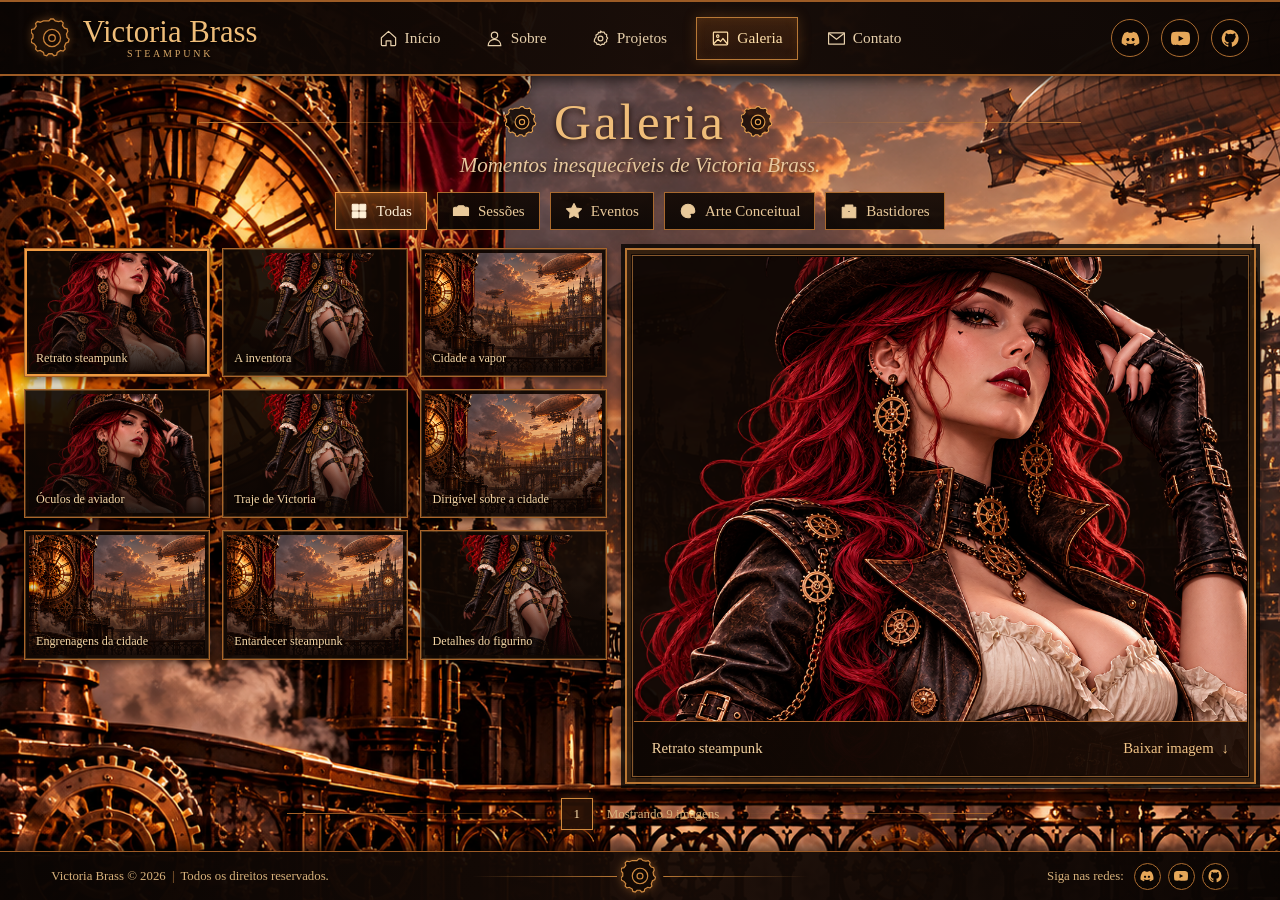
==== galeria.html @ 1097a879 "Adicionando a galeria" ====
<!DOCTYPE html>
<html lang="pt-BR">
<head>
    <meta charset="UTF-8">
    <meta name="viewport" content="width=device-width, initial-scale=1.0">
    <meta name="theme-color" content="#100804">
    <link rel="stylesheet" href="inicio.css">
    <link rel="stylesheet" href="galeria.css">
    <title>Galeria | Victoria Brass</title>
</head>
<body class="gallery-page">
    <header id="inicio" class="site-header">
        <a class="brand" href="inicio.html#inicio" aria-label="Victoria Brass - início">
            <svg class="brand__mark" viewBox="0 0 64 64" aria-hidden="true">
                <path d="m27 6 3-3h4l3 3 5 1 4-1 3 3-1 4 3 4 4 1 1 4-2 4 1 5 3 3-1 4-4 2-2 5 1 4-3 3-4-1-5 3-1 4-4 1-3-3h-5l-3 3-4-1-1-4-5-3-4 1-3-3 1-4-3-4-4-2-1-4 3-3v-5l-3-4 1-4 4-1 3-4-1-4 3-3 4 1 5-2Z"/>
                <circle cx="32" cy="32" r="13"/>
                <circle cx="32" cy="32" r="5"/>
            </svg>
            <span class="brand__title">Victoria Brass</span>
            <span class="brand__subtitle">STEAMPUNK</span>
        </a>

        <nav class="main-nav" aria-label="Navegação principal">
            <a class="main-nav__link" href="inicio.html#inicio">
                <svg viewBox="0 0 24 24" aria-hidden="true"><path d="m3 11 9-8 9 8v9a1 1 0 0 1-1 1h-5v-6H9v6H4a1 1 0 0 1-1-1z"/></svg>
                <span>Início</span>
            </a>
            <a class="main-nav__link" href="inicio.html#sobre">
                <svg viewBox="0 0 24 24" aria-hidden="true"><circle cx="12" cy="8" r="4"/><path d="M4 21a8 8 0 0 1 16 0z"/></svg>
                <span>Sobre</span>
            </a>
            <a class="main-nav__link" href="inicio.html#projetos">
                <svg viewBox="0 0 24 24" aria-hidden="true"><path d="M12 2.5 14 4l2.5-.2 1 2.3 2.3 1-.2 2.5 1.5 2-1.5 2 .2 2.5-2.3 1-1 2.3-2.5-.2-2 1.5-2-1.5-2.5.2-1-2.3-2.3-1 .2-2.5L5 12l1.5-2-.2-2.5 2.3-1 1-2.3 2.4.3z"/><circle cx="12" cy="12" r="3"/></svg>
                <span>Projetos</span>
            </a>
            <a class="main-nav__link is-active" href="galeria.html" aria-current="page">
                <svg viewBox="0 0 24 24" aria-hidden="true"><rect x="3" y="4" width="18" height="16" rx="1"/><circle cx="8.5" cy="9" r="1.5"/><path d="m4 18 5-5 3 3 3-4 5 6"/></svg>
                <span>Galeria</span>
            </a>
            <a class="main-nav__link" href="inicio.html#contato">
                <svg viewBox="0 0 24 24" aria-hidden="true"><path d="M2 5h20v14H2z"/><path d="m3 6 9 7 9-7"/></svg>
                <span>Contato</span>
            </a>
        </nav>

        <nav class="social-links" aria-label="Redes sociais">
            <a href="https://discord.com/" target="_blank" rel="noopener noreferrer" aria-label="Discord">
                <svg viewBox="0 0 24 24" aria-hidden="true"><path d="M19.7 5.1a19 19 0 0 0-4.7-1.5l-.6 1.2a17.5 17.5 0 0 0-4.8 0L9 3.6a19 19 0 0 0-4.7 1.5C1.3 9.5.5 13.8.9 18a19 19 0 0 0 5.8 3l1.2-2a12 12 0 0 1-1.9-.9l.5-.4a13.6 13.6 0 0 0 11 0l.5.4a12 12 0 0 1-1.9.9l1.2 2a19 19 0 0 0 5.8-3c.5-4.9-.8-9.2-3.4-12.9ZM8.7 15.4c-1.1 0-2-.9-2-2s.9-2 2-2 2 .9 2 2-.9 2-2 2Zm6.6 0c-1.1 0-2-.9-2-2s.9-2 2-2 2 .9 2 2-.9 2-2 2Z"/></svg>
            </a>
            <a href="https://www.youtube.com/" target="_blank" rel="noopener noreferrer" aria-label="YouTube">
                <svg viewBox="0 0 24 24" aria-hidden="true"><path d="M23.5 6.2a3 3 0 0 0-2.1-2.1C19.5 3.6 12 3.6 12 3.6s-7.5 0-9.4.5A3 3 0 0 0 .5 6.2 31 31 0 0 0 0 12a31 31 0 0 0 .5 5.8 3 3 0 0 0 2.1 2.1c1.9.5 9.4.5 9.4.5s7.5 0 9.4-.5a3 3 0 0 0 2.1-2.1A31 31 0 0 0 24 12a31 31 0 0 0-.5-5.8ZM9.6 15.6V8.4l6.3 3.6-6.3 3.6Z"/></svg>
            </a>
            <a href="https://github.com/joseyty" target="_blank" rel="noopener noreferrer" aria-label="GitHub">
                <svg viewBox="0 0 24 24" aria-hidden="true"><path d="M12 .9a11.1 11.1 0 0 0-3.51 21.63c.56.1.76-.24.76-.54v-2.1c-3.1.67-3.76-1.32-3.76-1.32-.5-1.28-1.23-1.62-1.23-1.62-1.01-.69.08-.68.08-.68 1.12.08 1.71 1.15 1.71 1.15 1 1.71 2.62 1.22 3.26.93.1-.72.39-1.22.71-1.5-2.48-.28-5.09-1.24-5.09-5.53 0-1.22.44-2.21 1.15-2.99-.12-.28-.5-1.42.11-2.95 0 0 .94-.3 3.05 1.14a10.6 10.6 0 0 1 5.55 0c2.11-1.44 3.04-1.14 3.04-1.14.61 1.53.23 2.67.11 2.95.72.78 1.15 1.77.11 2.99-2.61 5.25-2.61 5.25-5.1 5.52.4.35.76 1.03.76 2.08v3.07c0 .3.2.65.77.54A11.1 11.1 0 0 0 12 .9Z"/></svg>
            </a>
        </nav>
    </header>

    <main class="gallery-main" aria-labelledby="gallery-title">
        <div class="gallery-heading">
            <span class="gallery-heading__rule" aria-hidden="true"></span>
            <svg class="gallery-heading__gear" viewBox="0 0 64 64" aria-hidden="true">
                <path d="m27 6 3-3h4l3 3 5 1 4-1 3 3-1 4 3 4 4 1 1 4-2 4 1 5 3 3-1 4-4 2-2 5 1 4-3 3-4-1-5 3-1 4-4 1-3-3h-5l-3 3-4-1-1-4-5-3-4 1-3-3 1-4-3-4-4-2-1-4 3-3v-5l-3-4 1-4 4-1 3-4-1-4 3-3 4 1 5-2Z"/>
                <circle cx="32" cy="32" r="13"/>
                <circle cx="32" cy="32" r="5"/>
            </svg>
            <h1 id="gallery-title">Galeria</h1>
            <svg class="gallery-heading__gear" viewBox="0 0 64 64" aria-hidden="true">
                <path d="m27 6 3-3h4l3 3 5 1 4-1 3 3-1 4 3 4 4 1 1 4-2 4 1 5 3 3-1 4-4 2-2 5 1 4-3 3-4-1-5 3-1 4-4 1-3-3h-5l-3 3-4-1-1-4-5-3-4 1-3-3 1-4-3-4-4-2-1-4 3-3v-5l-3-4 1-4 4-1 3-4-1-4 3-3 4 1 5-2Z"/>
                <circle cx="32" cy="32" r="13"/>
                <circle cx="32" cy="32" r="5"/>
            </svg>
            <span class="gallery-heading__rule" aria-hidden="true"></span>
        </div>
        <p class="gallery-intro">Momentos inesquecíveis de Victoria Brass.</p>

        <input class="gallery-state" type="radio" name="gallery-filter" id="filter-all" checked aria-label="Todas as imagens">
        <input class="gallery-state" type="radio" name="gallery-filter" id="filter-sessions" aria-label="Sessões">
        <input class="gallery-state" type="radio" name="gallery-filter" id="filter-events" aria-label="Eventos">
        <input class="gallery-state" type="radio" name="gallery-filter" id="filter-concepts" aria-label="Arte conceitual">
        <input class="gallery-state" type="radio" name="gallery-filter" id="filter-backstage" aria-label="Bastidores">

        <input class="gallery-state" type="radio" name="gallery-image" id="image-portrait" checked aria-label="Retrato steampunk">
        <input class="gallery-state" type="radio" name="gallery-image" id="image-inventor" aria-label="A inventora">
        <input class="gallery-state" type="radio" name="gallery-image" id="image-city" aria-label="Cidade a vapor">
        <input class="gallery-state" type="radio" name="gallery-image" id="image-goggles" aria-label="Óculos de aviador">
        <input class="gallery-state" type="radio" name="gallery-image" id="image-outfit" aria-label="Traje de Victoria">
        <input class="gallery-state" type="radio" name="gallery-image" id="image-airship" aria-label="Dirigível sobre a cidade">
        <input class="gallery-state" type="radio" name="gallery-image" id="image-gears" aria-label="Engrenagens da cidade">
        <input class="gallery-state" type="radio" name="gallery-image" id="image-sunset" aria-label="Entardecer steampunk">
        <input class="gallery-state" type="radio" name="gallery-image" id="image-costume" aria-label="Detalhes do figurino">

        <div class="gallery-filters" role="group" aria-label="Filtrar imagens">
            <label class="gallery-filter gallery-filter--all" for="filter-all">
                <svg viewBox="0 0 24 24" aria-hidden="true"><rect x="3" y="3" width="8" height="8" rx="1"/><rect x="13" y="3" width="8" height="8" rx="1"/><rect x="3" y="13" width="8" height="8" rx="1"/><rect x="13" y="13" width="8" height="8" rx="1"/></svg>
                Todas
            </label>
            <label class="gallery-filter gallery-filter--sessions" for="filter-sessions">
                <svg viewBox="0 0 24 24" aria-hidden="true"><path d="M4 7h3l2-2h6l2 2h3a2 2 0 0 1 2 2v9H2V9a2 2 0 0 1 2-2Z"/><circle cx="12" cy="12" r="3"/></svg>
                Sessões
            </label>
            <label class="gallery-filter gallery-filter--events" for="filter-events">
                <svg viewBox="0 0 24 24" aria-hidden="true"><path d="m12 2 3 6 7 1-5 5 1 7-6-3-6 3 1-7-5-5 7-1z"/></svg>
                Eventos
            </label>
            <label class="gallery-filter gallery-filter--concepts" for="filter-concepts">
                <svg viewBox="0 0 24 24" aria-hidden="true"><path d="M12 3a9 9 0 1 0 0 18h1.5a2 2 0 0 0 1.4-3.4 1.5 1.5 0 0 1 1.1-2.6H18a3 3 0 0 0 3-3c0-5-4-9-9-9Z"/><circle cx="7.5" cy="11" r="1"/><circle cx="10" cy="7.5" r="1"/><circle cx="15" cy="8" r="1"/></svg>
                Arte Conceitual
            </label>
            <label class="gallery-filter gallery-filter--backstage" for="filter-backstage">
                <svg viewBox="0 0 24 24" aria-hidden="true"><path d="M3 7h18v14H3zM7 7V4h10v3M3 12h18M10 12v2h4v-2"/></svg>
                Bastidores
            </label>
        </div>

        <section class="gallery-layout" aria-label="Imagens da galeria">
            <div class="gallery-grid">
                <figure class="gallery-thumb" data-category="sessions">
                    <label for="image-portrait" aria-label="Ver retrato steampunk">
                        <img src="img/Victoria-cross.png" alt="Retrato de Victoria Brass com chapéu e óculos steampunk">
                        <span>Retrato steampunk</span>
                    </label>
                </figure>
                <figure class="gallery-thumb" data-category="sessions">
                    <label for="image-inventor" aria-label="Ver a inventora">
                        <img class="gallery-thumb__full" src="img/victoria-cross2k.png" alt="Victoria Brass em seu traje completo">
                        <span>A inventora</span>
                    </label>
                </figure>
                <figure class="gallery-thumb" data-category="events">
                    <label for="image-city" aria-label="Ver cidade a vapor">
                        <img src="img/backgroundpunk.png" alt="Cidade steampunk ao entardecer">
                        <span>Cidade a vapor</span>
                    </label>
                </figure>
                <figure class="gallery-thumb" data-category="concepts">
                    <label for="image-goggles" aria-label="Ver óculos de aviador">
                        <img class="gallery-thumb__goggles" src="img/Victoria-cross.png" alt="Detalhe do chapéu e dos óculos de Victoria">
                        <span>Óculos de aviador</span>
                    </label>
                </figure>
                <figure class="gallery-thumb" data-category="concepts">
                    <label for="image-outfit" aria-label="Ver traje de Victoria">
                        <img class="gallery-thumb__outfit" src="img/victoria-cross2k.png" alt="Detalhes do traje steampunk de Victoria">
                        <span>Traje de Victoria</span>
                    </label>
                </figure>
                <figure class="gallery-thumb" data-category="events">
                    <label for="image-airship" aria-label="Ver dirigível sobre a cidade">
                        <img class="gallery-thumb__airship" src="img/backgroundpunk.png" alt="Dirigível cruzando o céu da cidade">
                        <span>Dirigível sobre a cidade</span>
                    </label>
                </figure>
                <figure class="gallery-thumb" data-category="backstage">
                    <label for="image-gears" aria-label="Ver engrenagens da cidade">
                        <img class="gallery-thumb__gears" src="img/backgroundpunk.png" alt="Engrenagens de uma máquina steampunk">
                        <span>Engrenagens da cidade</span>
                    </label>
                </figure>
                <figure class="gallery-thumb" data-category="backstage">
                    <label for="image-sunset" aria-label="Ver entardecer steampunk">
                        <img class="gallery-thumb__sunset" src="img/backgroundpunk.png" alt="Pôr do sol atrás dos edifícios steampunk">
                        <span>Entardecer steampunk</span>
                    </label>
                </figure>
                <figure class="gallery-thumb" data-category="sessions">
                    <label for="image-costume" aria-label="Ver detalhes do figurino">
                        <img class="gallery-thumb__costume" src="img/victoria-cross2k.png" alt="Detalhes do figurino e das engrenagens de Victoria">
                        <span>Detalhes do figurino</span>
                    </label>
                </figure>
            </div>

            <div class="gallery-viewer" aria-label="Imagem selecionada">
                <figure class="gallery-slide gallery-slide--portrait">
                    <img src="img/Victoria-cross.png" alt="Retrato steampunk de Victoria Brass">
                    <figcaption><span>Retrato steampunk</span><a href="img/Victoria-cross.png" download>Baixar imagem <span aria-hidden="true">↓</span></a></figcaption>
                </figure>
                <figure class="gallery-slide gallery-slide--inventor">
                    <img src="img/victoria-cross2k.png" alt="Victoria Brass em seu traje completo">
                    <figcaption><span>A inventora</span><a href="img/victoria-cross2k.png" download>Baixar imagem <span aria-hidden="true">↓</span></a></figcaption>
                </figure>
                <figure class="gallery-slide gallery-slide--city">
                    <img src="img/backgroundpunk.png" alt="Cidade steampunk ao entardecer">
                    <figcaption><span>Cidade a vapor</span><a href="img/backgroundpunk.png" download>Baixar imagem <span aria-hidden="true">↓</span></a></figcaption>
                </figure>
                <figure class="gallery-slide gallery-slide--goggles">
                    <img class="gallery-slide__goggles" src="img/Victoria-cross.png" alt="Chapéu e óculos de aviador de Victoria">
                    <figcaption><span>Óculos de aviador</span><a href="img/Victoria-cross.png" download>Baixar imagem <span aria-hidden="true">↓</span></a></figcaption>
                </figure>
                <figure class="gallery-slide gallery-slide--outfit">
                    <img class="gallery-slide__outfit" src="img/victoria-cross2k.png" alt="Detalhe do traje steampunk de Victoria">
                    <figcaption><span>Traje de Victoria</span><a href="img/victoria-cross2k.png" download>Baixar imagem <span aria-hidden="true">↓</span></a></figcaption>
                </figure>
                <figure class="gallery-slide gallery-slide--airship">
                    <img class="gallery-slide__airship" src="img/backgroundpunk.png" alt="Dirigível sobre a cidade">
                    <figcaption><span>Dirigível sobre a cidade</span><a href="img/backgroundpunk.png" download>Baixar imagem <span aria-hidden="true">↓</span></a></figcaption>
                </figure>
                <figure class="gallery-slide gallery-slide--gears">
                    <img class="gallery-slide__gears" src="img/backgroundpunk.png" alt="Engrenagens da cidade">
                    <figcaption><span>Engrenagens da cidade</span><a href="img/backgroundpunk.png" download>Baixar imagem <span aria-hidden="true">↓</span></a></figcaption>
                </figure>
                <figure class="gallery-slide gallery-slide--sunset">
                    <img class="gallery-slide__sunset" src="img/backgroundpunk.png" alt="Entardecer steampunk">
                    <figcaption><span>Entardecer steampunk</span><a href="img/backgroundpunk.png" download>Baixar imagem <span aria-hidden="true">↓</span></a></figcaption>
                </figure>
                <figure class="gallery-slide gallery-slide--costume">
                    <img class="gallery-slide__costume" src="img/victoria-cross2k.png" alt="Detalhes do figurino de Victoria">
                    <figcaption><span>Detalhes do figurino</span><a href="img/victoria-cross2k.png" download>Baixar imagem <span aria-hidden="true">↓</span></a></figcaption>
                </figure>
            </div>
        </section>

        <nav class="gallery-pagination" aria-label="Paginação da galeria">
            <span class="gallery-pagination__rule" aria-hidden="true"></span>
            <span class="gallery-pagination__current" aria-current="page">1</span>
            <span class="gallery-pagination__count">Mostrando 9 imagens</span>
            <span class="gallery-pagination__rule" aria-hidden="true"></span>
        </nav>
    </main>

    <footer class="site-footer">
        <p class="site-footer__copyright">Victoria Brass © 2026 <span aria-hidden="true">|</span> Todos os direitos reservados.</p>
        <div class="site-footer__ornament" aria-hidden="true">
            <span></span>
            <svg viewBox="0 0 64 64">
                <path d="m27 6 3-3h4l3 3 5 1 4-1 3 3-1 4 3 4 4 1 1 4-2 4 1 5 3 3-1 4-4 2-2 5 1 4-3 3-4-1-5 3-1 4-4 1-3-3h-5l-3 3-4-1-1-4-5-3-4 1-3-3 1-4-3-4-4-2-1-4 3-3v-5l-3-4 1-4 4-1 3-4-1-4 3-3 4 1 5-2Z"/>
                <circle cx="32" cy="32" r="13"/>
                <circle cx="32" cy="32" r="5"/>
            </svg>
            <span></span>
        </div>
        <div class="site-footer__social">
            <span class="site-footer__social-label">Siga nas redes:</span>
            <nav class="site-footer__links" aria-label="Redes sociais no rodapé">
                <a href="https://discord.com/" target="_blank" rel="noopener noreferrer" aria-label="Discord"><svg viewBox="0 0 24 24" aria-hidden="true"><path d="M19.7 5.1a19 19 0 0 0-4.7-1.5l-.6 1.2a17.5 17.5 0 0 0-4.8 0L9 3.6a19 19 0 0 0-4.7 1.5C1.3 9.5.5 13.8.9 18a19 19 0 0 0 5.8 3l1.2-2a12 12 0 0 1-1.9-.9l.5-.4a13.6 13.6 0 0 0 11 0l.5.4a12 12 0 0 1-1.9.9l1.2 2a19 19 0 0 0 5.8-3c.5-4.9-.8-9.2-3.4-12.9ZM8.7 15.4c-1.1 0-2-.9-2-2s.9-2 2-2 2 .9 2 2-.9 2-2 2Zm6.6 0c-1.1 0-2-.9-2-2s.9-2 2-2 2 .9 2 2-.9 2-2 2Z"/></svg></a>
                <a href="https://www.youtube.com/" target="_blank" rel="noopener noreferrer" aria-label="YouTube"><svg viewBox="0 0 24 24" aria-hidden="true"><path d="M23.5 6.2a3 3 0 0 0-2.1-2.1C19.5 3.6 12 3.6 12 3.6s-7.5 0-9.4.5A3 3 0 0 0 .5 6.2 31 31 0 0 0 0 12a31 31 0 0 0 .5 5.8 3 3 0 0 0 2.1 2.1c1.9.5 9.4.5 9.4.5s7.5 0 9.4-.5a3 3 0 0 0 2.1-2.1A31 31 0 0 0 24 12a31 31 0 0 0-.5-5.8ZM9.6 15.6V8.4l6.3 3.6-6.3 3.6Z"/></svg></a>
                <a href="https://github.com/joseyty" target="_blank" rel="noopener noreferrer" aria-label="GitHub"><svg viewBox="0 0 24 24" aria-hidden="true"><path d="M12 .9a11.1 11.1 0 0 0-3.51 21.63c.56.1.76-.24.76-.54v-2.1c-3.1.67-3.76-1.32-3.76-1.32-.5-1.28-1.23-1.62-1.23-1.62-1.01-.69.08-.68.08-.68 1.12.08 1.71 1.15 1.71 1.15 1 1.71 2.62 1.22 3.26.93.1-.72.39-1.22.71-1.5-2.48-.28-5.09-1.24-5.09-5.53 0-1.22.44-2.21 1.15-2.99-.12-.28-.5-1.42.11-2.95 0 0 .94-.3 3.05 1.14a10.6 10.6 0 0 1 5.55 0c2.11-1.44 3.04-1.14 3.04-1.14.61 1.53.23 2.67.11 2.95.72.78 1.15 1.15 1.15 2.99 0 4.3-2.61 5.25-5.1 5.52.4.35.76 1.03.76 2.08v3.07c0 .3.2.65.77.54A11.1 11.1 0 0 0 12 .9Z"/></svg></a>
            </nav>
        </div>
    </footer>
</body>
</html>
---- inicio.css ----
@view-transition{
    navigation: auto;
}

::view-transition-old(root){
    animation: site-page-out 160ms ease-in both;
}

::view-transition-new(root){
    animation: site-page-in 240ms ease-out both;
}

@keyframes site-page-out{
    to{
        opacity: 0;
        transform: translateY(-6px);
    }
}

@keyframes site-page-in{
    from{
        opacity: 0;
        transform: translateY(8px);
    }
    to{
        opacity: 1;
        transform: translateY(0);
    }
}

@media (prefers-reduced-motion: reduce){
    ::view-transition-old(root),
    ::view-transition-new(root){
        animation: none;
    }
}

body{
    margin: 0;
    min-height: 100vh;
    background-image: url("img/backgroundpunk.png");
    background-repeat: no-repeat;
    background-size: cover;
    background-attachment: fixed;
    overflow-x: hidden;
}

header{
    position: relative;
    z-index: 3;
    display: grid;
    grid-template-columns: minmax(205px, 1fr) auto minmax(145px, 1fr);
    align-items: center;
    box-sizing: border-box;
    height: 76px;
    min-height: 76px;
    padding: 7px clamp(16px, 2.4vw, 36px);
    border-top: 2px solid #9c5b25;
    border-bottom: 2px solid #9c5b25;
    background:
        linear-gradient(90deg, rgba(10, 5, 3, 0.97), rgba(22, 11, 6, 0.96) 50%, rgba(10, 5, 3, 0.97));
    box-shadow: 0 3px 14px rgba(0, 0, 0, 0.7);
}

.brand{
    display: grid;
    grid-template-columns: 42px auto;
    grid-template-rows: auto auto;
    align-items: center;
    justify-self: start;
    column-gap: 10px;
    color: #eab46e;
    text-decoration: none;
}

.brand__mark{
    grid-row: 1 / 3;
    width: 42px;
    height: 42px;
    fill: rgba(17, 8, 4, 0.75);
    stroke: #c98239;
    stroke-width: 2;
    filter: drop-shadow(0 0 4px rgba(207, 123, 48, 0.45));
}

.brand__title{
    align-self: end;
    color: #efbd79;
    font-family: Georgia, "Times New Roman", serif;
    font-size: clamp(22px, 2.4vw, 32px);
    line-height: 1;
    text-shadow: 0 1px 5px #000;
}

.brand__subtitle{
    align-self: start;
    justify-self: center;
    color: #d7a665;
    font-family: Georgia, "Times New Roman", serif;
    font-size: 10px;
    letter-spacing: 0.28em;
}

.main-nav{
    display: flex;
    align-items: center;
    justify-content: center;
    gap: clamp(4px, 1vw, 16px);
}

.main-nav__link{
    display: inline-flex;
    align-items: center;
    gap: 7px;
    padding: 11px clamp(8px, 1.15vw, 16px);
    color: #e7d0ac;
    border: 1px solid transparent;
    font-family: Georgia, "Times New Roman", serif;
    font-size: clamp(14px, 1.2vw, 18px);
    text-decoration: none;
    white-space: nowrap;
    transition: color 0.2s ease, border-color 0.2s ease, background 0.2s ease, box-shadow 0.2s ease;
}

.main-nav__link svg{
    width: 19px;
    height: 19px;
    flex: 0 0 auto;
    fill: none;
    stroke: currentColor;
    stroke-linecap: round;
    stroke-linejoin: round;
    stroke-width: 1.5;
}

.main-nav__link:hover,
.main-nav__link:focus-visible,
.main-nav__link.is-active{
    color: #ffe0aa;
    border-color: #b87936;
    background: linear-gradient(180deg, rgba(133, 71, 25, 0.34), rgba(59, 28, 12, 0.4));
    box-shadow: 0 0 12px rgba(208, 125, 45, 0.25), inset 0 0 10px rgba(208, 125, 45, 0.12);
}

.social-links{
    display: flex;
    align-items: center;
    justify-self: end;
    gap: 12px;
}

.social-links a{
    display: grid;
    width: 36px;
    height: 36px;
    place-items: center;
    color: #e6a759;
    border: 1px solid #ad6d30;
    border-radius: 50%;
    background: rgba(10, 5, 3, 0.55);
    transition: color 0.2s ease, transform 0.2s ease, box-shadow 0.2s ease;
}

.social-links a:hover{
    color: #ffe0aa;
    box-shadow: 0 0 10px rgba(225, 146, 59, 0.5);
    transform: translateY(-2px);
}

.social-links svg{
    width: 19px;
    height: 19px;
    fill: currentColor;
}

.vic{
    position: fixed;
    z-index: 0;
    left: 0;
    bottom: 0;
    width: min(60vw, 780px);
    height: calc(100vh - 76px);
    overflow: hidden;
    pointer-events: none;
}

.Victoria{
    position: absolute;
    left: 0;
    top: 0;
    width: auto;
    height: 145%;
    max-width: none;
    object-fit: contain;
    object-position: bottom left;
    mix-blend-mode: screen;
}

.hero-copy{
    position: fixed;
    z-index: 1;
    top: clamp(125px, 17vh, 175px);
    right: clamp(32px, 6vw, 90px);
    display: flex;
    width: min(44vw, 570px);
    flex-direction: column;
    align-items: center;
    color: #f3d09d;
    text-align: center;
    text-shadow: 0 2px 6px #160903;
}

.hero-copy__ornament{
    display: flex;
    width: 80%;
    align-items: center;
    justify-content: center;
    gap: 8px;
    margin-bottom: -2px;
    color: #e6a14e;
}

.hero-copy__ornament span{
    height: 1px;
    flex: 1;
    background: linear-gradient(90deg, transparent, #ce863d);
}

.hero-copy__ornament span:last-child{
    transform: scaleX(-1);
}

.hero-copy__ornament svg{
    width: clamp(42px, 5vw, 68px);
    height: clamp(42px, 5vw, 68px);
    fill: rgba(26, 12, 6, 0.8);
    stroke: currentColor;
    stroke-width: 2;
    filter: drop-shadow(0 0 5px rgba(223, 145, 63, 0.6));
}

.hero-copy h1{
    margin: -4px 0 0;
    color: #f0bf7a;
    font-family: Georgia, "Times New Roman", serif;
    font-size: clamp(48px, 6vw, 82px);
    font-weight: 400;
    letter-spacing: -0.045em;
    line-height: 0.98;
    text-shadow: 0 3px 4px #160903, 0 0 18px rgba(231, 154, 68, 0.25);
}

.hero-copy__subtitle{
    margin: 4px 0 12px;
    color: #e5b878;
    font-family: Georgia, "Times New Roman", serif;
    font-size: clamp(13px, 1.5vw, 19px);
    letter-spacing: 0.42em;
    text-indent: 0.42em;
}

.hero-copy__tagline{
    margin: 0 0 18px;
    color: #f4d4a2;
    font-family: Georgia, "Times New Roman", serif;
    font-size: clamp(17px, 2vw, 27px);
    font-style: italic;
    line-height: 1.25;
}

.hero-copy__welcome{
    width: min(100%, 430px);
    box-sizing: border-box;
    padding: 14px 18px;
    border: 1px solid #bd7834;
    background: linear-gradient(110deg, rgba(20, 10, 5, 0.94), rgba(31, 16, 8, 0.9));
    box-shadow: 0 0 0 4px rgba(11, 6, 3, 0.72), inset 0 0 16px rgba(192, 116, 46, 0.1);
    font-family: Georgia, "Times New Roman", serif;
    font-size: clamp(14px, 1.3vw, 17px);
    line-height: 1.45;
}

.hero-copy__welcome p{
    margin: 0;
}

.hero-copy__button{
    display: inline-flex;
    min-width: 190px;
    align-items: center;
    justify-content: center;
    gap: 10px;
    box-sizing: border-box;
    margin-top: 20px;
    padding: 10px 24px;
    color: #ffe0ad;
    border: 1px solid #d18a3d;
    background: linear-gradient(180deg, rgba(44, 21, 8, 0.98), rgba(18, 8, 3, 0.98));
    box-shadow: 0 0 0 4px rgba(11, 6, 3, 0.74), 0 0 14px rgba(207, 123, 48, 0.28);
    font-family: Georgia, "Times New Roman", serif;
    font-size: 17px;
    text-decoration: none;
    transition: color 0.2s ease, border-color 0.2s ease, box-shadow 0.2s ease, transform 0.2s ease;
}

.hero-copy__button span{
    color: #e7a24e;
    font-size: 24px;
    line-height: 14px;
}

.hero-copy__button:hover,
.hero-copy__button:focus-visible{
    color: #fff3da;
    border-color: #f0b565;
    box-shadow: 0 0 0 4px rgba(11, 6, 3, 0.74), 0 0 20px rgba(231, 154, 68, 0.55);
    transform: translateY(-2px);
}

.hero-copy__button:focus-visible{
    outline: 2px solid #f0b565;
    outline-offset: 6px;
}

.feature-cards{
    position: fixed;
    z-index: 2;
    right: clamp(20px, 4vw, 56px);
    bottom: 72px;
    left: clamp(20px, 4vw, 56px);
    display: grid;
    grid-template-columns: repeat(3, minmax(0, 1fr));
    gap: 18px;
}

.site-footer{
    position: fixed;
    z-index: 3;
    right: 0;
    bottom: 0;
    left: 0;
    display: grid;
    grid-template-columns: minmax(0, 1fr) minmax(150px, 0.8fr) minmax(0, 1fr);
    align-items: center;
    box-sizing: border-box;
    min-height: 48px;
    padding: 5px clamp(16px, 4vw, 56px);
    color: #d7b17b;
    border-top: 1px solid #9c5b25;
    background: linear-gradient(90deg, rgba(10, 5, 3, 0.97), rgba(22, 11, 6, 0.94) 50%, rgba(10, 5, 3, 0.97));
    box-shadow: 0 -3px 14px rgba(0, 0, 0, 0.65);
    font-family: Georgia, "Times New Roman", serif;
}

.site-footer__copyright{
    margin: 0;
    font-size: clamp(10px, 1vw, 13px);
    white-space: nowrap;
}

.site-footer__copyright span{
    padding: 0 3px;
    color: #a8733c;
}

.site-footer__ornament{
    display: flex;
    align-items: center;
    justify-content: center;
    color: #d08b41;
}

.site-footer__ornament span{
    height: 1px;
    flex: 1;
    background: linear-gradient(90deg, transparent, #b97835);
}

.site-footer__ornament span:last-child{
    transform: scaleX(-1);
}

.site-footer__ornament svg{
    width: 38px;
    height: 38px;
    flex: 0 0 auto;
    margin: 0 4px;
    fill: rgba(17, 8, 4, 0.95);
    stroke: currentColor;
    stroke-width: 2;
    filter: drop-shadow(0 0 4px rgba(207, 123, 48, 0.5));
}

.site-footer__social{
    display: flex;
    align-items: center;
    justify-self: end;
    gap: 10px;
}

.site-footer__social-label{
    font-size: clamp(10px, 1vw, 13px);
    white-space: nowrap;
}

.site-footer__links{
    display: flex;
    align-items: center;
    gap: 7px;
}

.site-footer__links a{
    display: grid;
    width: 25px;
    height: 25px;
    place-items: center;
    color: #e6a759;
    border: 1px solid #ad6d30;
    border-radius: 50%;
    background: rgba(10, 5, 3, 0.7);
    transition: color 0.2s ease, box-shadow 0.2s ease, transform 0.2s ease;
}

.site-footer__links a:hover{
    color: #ffe0aa;
    box-shadow: 0 0 9px rgba(225, 146, 59, 0.5);
    transform: translateY(-2px);
}

.site-footer__links svg{
    width: 14px;
    height: 14px;
    fill: currentColor;
}

.site-footer__links a:focus-visible{
    outline: 2px solid #f0b565;
    outline-offset: 3px;
}

.feature-card{
    position: relative;
    display: flex;
    min-width: 0;
    min-height: 150px;
    overflow: visible;
    color: #f2d5a5;
    border: 1px solid #b8732c;
    background: linear-gradient(110deg, rgba(17, 9, 6, 0.96), rgba(24, 13, 8, 0.9));
    box-shadow: 0 0 0 3px rgba(9, 5, 3, 0.8), 0 0 16px rgba(0, 0, 0, 0.55);
    transition: border-color 0.2s ease, transform 0.2s ease;
}

.feature-card::before{
    position: absolute;
    z-index: 1;
    inset: 4px;
    border: 1px solid rgba(203, 140, 66, 0.48);
    content: "";
    pointer-events: none;
}

.feature-card:hover{
    border-color: #e2a04e;
    transform: translateY(-3px);
}

.feature-card__art{
    position: relative;
    display: grid;
    flex: 0 0 36%;
    min-height: 148px;
    place-items: center;
    overflow: hidden;
    color: #e4a04a;
    background-image: linear-gradient(rgba(18, 9, 4, 0.28), rgba(18, 9, 4, 0.58)), url("img/backgroundpunk.png");
    background-size: cover;
}

.feature-card__art--about{
    background-position: 8% center;
}

.feature-card__art--projects{
    background-position: 50% center;
}

.feature-card__art--contact{
    background-position: 92% center;
}

.feature-card__art svg{
    width: 54px;
    height: 54px;
    fill: rgba(15, 8, 5, 0.6);
    stroke: currentColor;
    stroke-linecap: round;
    stroke-linejoin: round;
    stroke-width: 2;
    filter: drop-shadow(0 2px 3px #160a03);
}

.feature-card__body{
    display: flex;
    flex: 1;
    flex-direction: column;
    align-items: flex-start;
    min-width: 0;
    padding: 14px 14px 12px;
}

.feature-card h2{
    margin: 0 0 8px;
    color: #f0b565;
    font-family: Georgia, "Times New Roman", serif;
    font-size: clamp(18px, 1.65vw, 24px);
    font-weight: 400;
}

.feature-card__body > p{
    margin: 0 0 10px;
    color: #e8d5bc;
    font-family: Georgia, "Times New Roman", serif;
    font-size: clamp(12px, 1.05vw, 15px);
    line-height: 1.4;
}

.feature-card__details{
    margin-top: auto;
}

.feature-card__details summary{
    display: inline-flex;
    align-items: center;
    gap: 8px;
    padding: 5px 10px;
    color: #f4d5a5;
    border: 1px solid #b8732c;
    background: rgba(18, 9, 5, 0.86);
    cursor: pointer;
    font-family: Georgia, "Times New Roman", serif;
    font-size: 13px;
    list-style: none;
}

.feature-card__details summary::-webkit-details-marker{
    display: none;
}

.feature-card__details summary span{
    color: #e7a24e;
    font-size: 20px;
    line-height: 12px;
    transition: transform 0.2s ease;
}

.feature-card__details[open] summary span{
    transform: rotate(90deg);
}

.feature-card__details summary:hover,
.feature-card__details summary:focus-visible{
    color: #fff0d6;
    border-color: #e2a04e;
}

.feature-card__details summary:focus-visible,
.social-links a:focus-visible,
.brand:focus-visible{
    outline: 2px solid #f0b565;
    outline-offset: 4px;
}

.feature-card__extra{
    position: absolute;
    right: 8px;
    bottom: calc(100% + 10px);
    left: 8px;
    z-index: 2;
    margin: 0;
    padding: 14px;
    color: #f2d5a5;
    border: 1px solid #b8732c;
    background: rgba(17, 9, 6, 0.97);
    box-shadow: 0 4px 14px rgba(0, 0, 0, 0.65);
    font-family: Georgia, "Times New Roman", serif;
    font-size: 14px;
    line-height: 1.5;
}

@media (max-width: 900px){
    header{
        grid-template-areas:
            "brand socials"
            "nav nav";
        grid-template-columns: minmax(0, 1fr) auto;
        gap: 4px 12px;
        height: auto;
        min-height: 106px;
        padding: 6px clamp(16px, 2.4vw, 36px) 8px;
    }

    .brand{
        grid-area: brand;
    }

    .main-nav{
        grid-area: nav;
        justify-self: center;
    }

    .social-links{
        grid-area: socials;
    }

    .vic{
        height: calc(100vh - 106px);
    }

    .hero-copy{
        top: 135px;
        right: 4vw;
        width: min(48vw, 500px);
    }

    .hero-copy h1{
        font-size: clamp(42px, 5.2vw, 62px);
    }
}

@media (max-width: 600px){
    header{
        grid-template-areas:
            "brand socials"
            "nav nav";
        grid-template-columns: minmax(0, 1fr) auto;
        gap: 8px 10px;
        padding: 8px 12px 10px;
    }

    .brand{
        grid-area: brand;
        grid-template-columns: 32px auto;
        column-gap: 7px;
    }

    .brand__mark{
        width: 32px;
        height: 32px;
    }

    .brand__title{
        font-size: 22px;
    }

    .brand__subtitle{
        font-size: 8px;
    }

    .main-nav{
        grid-area: nav;
        flex-wrap: wrap;
        justify-content: center;
        justify-self: stretch;
        min-width: 0;
        overflow: visible;
        gap: 2px;
    }

    .main-nav__link{
        gap: 5px;
        padding: 8px 9px;
        font-size: 13px;
    }

    .main-nav__link svg{
        width: 16px;
        height: 16px;
    }

    .social-links{
        grid-area: socials;
        gap: 7px;
    }

    .social-links a{
        width: 30px;
        height: 30px;
    }

    .social-links svg{
        width: 16px;
        height: 16px;
    }

    .vic{
        width: min(100vw, 520px);
    }

    .Victoria{
        top: auto;
        bottom: 0;
        width: 100%;
        height: auto;
    }

    .hero-copy{
        position: relative;
        top: auto;
        right: auto;
        width: min(62%, 340px);
        margin: 28px 16px 0 auto;
        padding: 12px 10px;
        border: 1px solid rgba(177, 108, 48, 0.72);
        background: linear-gradient(115deg, rgba(16, 8, 5, 0.8), rgba(18, 9, 5, 0.68));
        box-shadow: 0 0 0 3px rgba(9, 5, 3, 0.58);
    }

    .hero-copy__ornament{
        width: 95%;
    }

    .hero-copy__ornament svg{
        width: 38px;
        height: 38px;
    }

    .hero-copy h1{
        margin-top: -3px;
        font-size: clamp(30px, 8.8vw, 43px);
    }

    .hero-copy__subtitle{
        margin: 4px 0 8px;
        font-size: 11px;
        letter-spacing: 0.3em;
    }

    .hero-copy__tagline{
        margin-bottom: 12px;
        font-size: clamp(14px, 4vw, 18px);
    }

    .hero-copy__welcome{
        padding: 10px 8px;
        font-size: 12px;
    }

    .hero-copy__button{
        min-width: 0;
        margin-top: 14px;
        padding: 8px 14px;
        font-size: 14px;
    }

    .feature-cards{
        position: relative;
        right: auto;
        bottom: auto;
        left: auto;
        grid-template-columns: minmax(0, 1fr);
        gap: 16px;
        margin: 32px 16px 24px;
    }

    .site-footer{
        position: relative;
        right: auto;
        bottom: auto;
        left: auto;
        grid-template-columns: minmax(0, 1fr);
        justify-items: center;
        gap: 8px;
        min-height: 46px;
        padding: 12px 10px;
        text-align: center;
    }

    .site-footer__copyright{
        white-space: normal;
    }

    .site-footer__ornament{
        display: none;
    }

    .site-footer__social{
        justify-self: center;
        gap: 6px;
    }

    .site-footer__links{
        gap: 4px;
    }

    .site-footer__links a{
        width: 23px;
        height: 23px;
    }

    .feature-card{
        min-height: 142px;
    }

    .feature-card__art{
        min-height: 140px;
    }

    .feature-card h2{
        font-size: 21px;
    }

    .feature-card__body > p{
        font-size: 14px;
    }

    .feature-card__extra{
        position: static;
        margin-top: 8px;
    }

}

@media (max-width: 360px){
    .brand__title{
        font-size: 18px;
    }

    .brand__subtitle{
        font-size: 7px;
    }

    .hero-copy{
        width: min(66%, 300px);
        margin-right: 10px;
        margin-left: auto;
    }
}
---- galeria.css ----
@view-transition{
    navigation: auto;
}

::view-transition-old(root){
    animation: site-page-out 160ms ease-in both;
}

::view-transition-new(root){
    animation: site-page-in 240ms ease-out both;
}

body.gallery-page{
    display: flex;
    min-height: 100vh;
    flex-direction: column;
}

.gallery-main{
    width: min(1280px, calc(100% - 48px));
    flex: 1;
    box-sizing: border-box;
    margin: 0 auto;
    padding: 18px 0 12px;
    animation: site-page-in 380ms ease-out both;
}

.gallery-heading{
    display: flex;
    align-items: center;
    justify-content: center;
    gap: clamp(8px, 1.2vw, 18px);
    color: #e6a14e;
}

.gallery-heading__rule{
    position: relative;
    height: 1px;
    flex: 1;
    max-width: 290px;
    background: linear-gradient(90deg, transparent, #bc7837);
}

.gallery-heading__rule:first-child{
    transform: scaleX(-1);
}

.gallery-heading__gear{
    width: 34px;
    height: 34px;
    flex: 0 0 auto;
    fill: rgba(18, 8, 4, 0.8);
    stroke: currentColor;
    stroke-width: 2;
}

.gallery-heading h1{
    margin: 0;
    color: #efbd79;
    font-family: Georgia, "Times New Roman", serif;
    font-size: clamp(36px, 4vw, 54px);
    font-weight: 400;
    letter-spacing: 0.06em;
    line-height: 1.1;
    text-shadow: 0 2px 6px #160903;
}

.gallery-intro{
    margin: 3px 0 14px;
    color: #e8c99e;
    font-family: Georgia, "Times New Roman", serif;
    font-size: clamp(15px, 1.7vw, 21px);
    font-style: italic;
    text-align: center;
    text-shadow: 0 2px 5px #160903;
}

.gallery-state{
    position: absolute;
    width: 1px;
    height: 1px;
    overflow: hidden;
    clip: rect(0, 0, 0, 0);
    clip-path: inset(50%);
    white-space: nowrap;
}

.gallery-filters{
    display: flex;
    align-items: center;
    justify-content: center;
    gap: 10px;
    margin: 0 0 18px;
}

.gallery-filter{
    display: inline-flex;
    min-height: 38px;
    align-items: center;
    justify-content: center;
    gap: 8px;
    box-sizing: border-box;
    padding: 6px 14px;
    color: #e9c99a;
    border: 1px solid #a9692e;
    background: linear-gradient(180deg, rgba(20, 10, 5, 0.93), rgba(11, 6, 3, 0.94));
    cursor: pointer;
    font-family: Georgia, "Times New Roman", serif;
    font-size: 15px;
    white-space: nowrap;
    transition: color 0.2s ease, border-color 0.2s ease, box-shadow 0.2s ease, background 0.2s ease;
}

.gallery-filter svg{
    width: 18px;
    height: 18px;
    fill: currentColor;
    stroke: currentColor;
    stroke-linecap: round;
    stroke-linejoin: round;
    stroke-width: 1.5;
}

#filter-all:checked ~ .gallery-filters .gallery-filter--all,
#filter-sessions:checked ~ .gallery-filters .gallery-filter--sessions,
#filter-events:checked ~ .gallery-filters .gallery-filter--events,
#filter-concepts:checked ~ .gallery-filters .gallery-filter--concepts,
#filter-backstage:checked ~ .gallery-filters .gallery-filter--backstage,
.gallery-filter:hover{
    color: #fff0d6;
    border-color: #ef9a42;
    background: linear-gradient(180deg, rgba(121, 61, 19, 0.82), rgba(46, 21, 8, 0.95));
    box-shadow: 0 0 12px rgba(232, 127, 39, 0.45), inset 0 0 8px rgba(240, 150, 61, 0.2);
}

#filter-all:focus-visible ~ .gallery-filters .gallery-filter--all,
#filter-sessions:focus-visible ~ .gallery-filters .gallery-filter--sessions,
#filter-events:focus-visible ~ .gallery-filters .gallery-filter--events,
#filter-concepts:focus-visible ~ .gallery-filters .gallery-filter--concepts,
#filter-backstage:focus-visible ~ .gallery-filters .gallery-filter--backstage{
    outline: 2px solid #f0b565;
    outline-offset: 3px;
}

.gallery-layout{
    display: grid;
    grid-template-areas: "thumbs viewer";
    grid-template-columns: minmax(0, 0.96fr) minmax(0, 1.04fr);
    align-items: stretch;
    gap: 18px;
}

.gallery-grid{
    display: grid;
    grid-area: thumbs;
    grid-template-columns: repeat(3, minmax(0, 1fr));
    align-content: start;
    gap: 12px;
}

.gallery-thumb{
    position: relative;
    min-width: 0;
    aspect-ratio: 1.48;
    margin: 0;
    padding: 4px;
    border: 1px solid #a9652a;
    background: rgba(16, 8, 4, 0.92);
    box-shadow: inset 0 0 0 1px rgba(231, 153, 77, 0.28), 0 3px 10px rgba(0, 0, 0, 0.6);
    transition: border-color 0.2s ease, transform 0.2s ease, box-shadow 0.2s ease;
}

.gallery-thumb label{
    position: relative;
    display: block;
    width: 100%;
    height: 100%;
    overflow: hidden;
    cursor: pointer;
}

.gallery-thumb img{
    display: block;
    width: 100%;
    height: 100%;
    object-fit: cover;
    object-position: center 30%;
    transition: transform 0.35s ease, filter 0.25s ease;
}

.gallery-thumb__full,
.gallery-thumb__outfit,
.gallery-thumb__costume{
    object-position: center 52% !important;
}

.gallery-thumb__goggles{
    object-position: center 15% !important;
}

.gallery-thumb__airship{
    object-position: 70% 8% !important;
}

.gallery-thumb__gears{
    object-position: 5% 55% !important;
}

.gallery-thumb__sunset{
    object-position: 52% 43% !important;
}

.gallery-thumb label::after{
    position: absolute;
    inset: 30% 0 0;
    background: linear-gradient(transparent, rgba(11, 5, 3, 0.9));
    content: "";
}

.gallery-thumb label > span{
    position: absolute;
    z-index: 1;
    right: 7px;
    bottom: 6px;
    left: 7px;
    overflow: hidden;
    color: #f5d6a5;
    font-family: Georgia, "Times New Roman", serif;
    font-size: clamp(10px, 0.95vw, 13px);
    text-overflow: ellipsis;
    text-shadow: 0 1px 4px #000;
    white-space: nowrap;
}

.gallery-thumb:hover{
    z-index: 1;
    border-color: #f0a14d;
    box-shadow: 0 0 12px rgba(234, 133, 52, 0.5);
    transform: translateY(-2px);
}

.gallery-thumb:hover img{
    filter: brightness(1.12);
    transform: scale(1.04);
}

#image-portrait:checked ~ .gallery-layout label[for="image-portrait"],
#image-inventor:checked ~ .gallery-layout label[for="image-inventor"],
#image-city:checked ~ .gallery-layout label[for="image-city"],
#image-goggles:checked ~ .gallery-layout label[for="image-goggles"],
#image-outfit:checked ~ .gallery-layout label[for="image-outfit"],
#image-airship:checked ~ .gallery-layout label[for="image-airship"],
#image-gears:checked ~ .gallery-layout label[for="image-gears"],
#image-sunset:checked ~ .gallery-layout label[for="image-sunset"],
#image-costume:checked ~ .gallery-layout label[for="image-costume"]{
    outline: 2px solid #ef9a42;
    outline-offset: 2px;
}

.gallery-viewer{
    position: relative;
    grid-area: viewer;
    min-width: 0;
    min-height: 330px;
    aspect-ratio: 1.18;
    overflow: hidden;
    border: 2px solid #b97633;
    background: rgba(13, 6, 3, 0.95);
    box-shadow: 0 0 0 4px rgba(8, 4, 2, 0.8), inset 0 0 0 4px rgba(226, 148, 67, 0.17), 0 5px 16px rgba(0, 0, 0, 0.65);
}

.gallery-viewer::before{
    position: absolute;
    z-index: 2;
    inset: 5px;
    border: 1px solid rgba(227, 151, 75, 0.55);
    content: "";
    pointer-events: none;
}

.gallery-slide{
    position: absolute;
    inset: 7px;
    margin: 0;
    opacity: 0;
    transform: scale(0.985);
    visibility: hidden;
    transition: opacity 240ms ease, transform 320ms ease, visibility 0s linear 320ms;
}

.gallery-slide img{
    display: block;
    width: 100%;
    height: 100%;
    object-fit: cover;
    object-position: center 28%;
}

.gallery-slide__goggles{
    object-position: center 12% !important;
}

.gallery-slide__outfit,
.gallery-slide__costume{
    object-position: center 53% !important;
}

.gallery-slide__airship{
    object-position: 72% 8% !important;
}

.gallery-slide__gears{
    object-position: 4% 55% !important;
}

.gallery-slide__sunset{
    object-position: 52% 42% !important;
}

.gallery-slide figcaption{
    position: absolute;
    right: 0;
    bottom: 0;
    left: 0;
    display: flex;
    min-height: 54px;
    align-items: center;
    justify-content: space-between;
    gap: 12px;
    box-sizing: border-box;
    padding: 8px 18px;
    color: #f4d2a0;
    border-top: 1px solid #a9652a;
    background: linear-gradient(90deg, rgba(13, 6, 3, 0.96), rgba(30, 14, 6, 0.94));
    font-family: Georgia, "Times New Roman", serif;
    font-size: clamp(13px, 1.15vw, 16px);
}

.gallery-slide figcaption a{
    display: inline-flex;
    align-items: center;
    gap: 8px;
    color: #f2c487;
    text-decoration: none;
    white-space: nowrap;
}

.gallery-slide figcaption a:hover,
.gallery-slide figcaption a:focus-visible{
    color: #fff0d6;
    text-decoration: underline;
    text-decoration-color: #d78c43;
    text-underline-offset: 4px;
}

#image-portrait:checked ~ .gallery-layout .gallery-slide--portrait,
#image-inventor:checked ~ .gallery-layout .gallery-slide--inventor,
#image-city:checked ~ .gallery-layout .gallery-slide--city,
#image-goggles:checked ~ .gallery-layout .gallery-slide--goggles,
#image-outfit:checked ~ .gallery-layout .gallery-slide--outfit,
#image-airship:checked ~ .gallery-layout .gallery-slide--airship,
#image-gears:checked ~ .gallery-layout .gallery-slide--gears,
#image-sunset:checked ~ .gallery-layout .gallery-slide--sunset,
#image-costume:checked ~ .gallery-layout .gallery-slide--costume{
    opacity: 1;
    transform: scale(1);
    visibility: visible;
    transition-delay: 0s;
}

#filter-sessions:checked ~ .gallery-layout .gallery-thumb:not([data-category="sessions"]),
#filter-events:checked ~ .gallery-layout .gallery-thumb:not([data-category="events"]),
#filter-concepts:checked ~ .gallery-layout .gallery-thumb:not([data-category="concepts"]),
#filter-backstage:checked ~ .gallery-layout .gallery-thumb:not([data-category="backstage"]){
    display: none;
}

.gallery-pagination{
    display: flex;
    align-items: center;
    justify-content: center;
    gap: 14px;
    margin: 14px 0 0;
    color: #d7b17b;
    font-family: Georgia, "Times New Roman", serif;
    font-size: 13px;
}

.gallery-pagination__rule{
    height: 1px;
    flex: 1;
    max-width: 260px;
    background: linear-gradient(90deg, transparent, #a9652a);
}

.gallery-pagination__rule:first-child{
    transform: scaleX(-1);
}

.gallery-pagination__current{
    display: grid;
    width: 30px;
    height: 30px;
    place-items: center;
    color: #ffe0ad;
    border: 1px solid #d18a3d;
    background: rgba(40, 18, 7, 0.9);
    box-shadow: 0 0 10px rgba(226, 135, 47, 0.35);
}

.gallery-pagination__count{
    white-space: nowrap;
}

.gallery-page .site-footer{
    position: relative;
    right: auto;
    bottom: auto;
    left: auto;
}

@media (max-width: 900px){
    .gallery-main{
        width: min(100% - 36px, 760px);
        padding-top: 22px;
    }

    .gallery-layout{
        grid-template-columns: minmax(0, 1fr);
        grid-template-areas:
            "viewer"
            "thumbs";
        gap: 16px;
    }

    .gallery-viewer{
        min-height: 0;
        aspect-ratio: 1.42;
    }

    .gallery-grid{
        grid-template-columns: repeat(3, minmax(0, 1fr));
        gap: 10px;
    }

    .gallery-thumb{
        aspect-ratio: 1.4;
    }
}

@media (max-width: 650px){
    .gallery-main{
        width: calc(100% - 28px);
        padding-top: 18px;
    }

    .gallery-heading{
        gap: 7px;
    }

    .gallery-heading h1{
        font-size: clamp(34px, 10vw, 46px);
    }

    .gallery-heading__gear{
        width: 25px;
        height: 25px;
    }

    .gallery-intro{
        margin: 5px 0 12px;
        font-size: 15px;
    }

    .gallery-filters{
        justify-content: flex-start;
        gap: 8px;
        margin-right: -14px;
        padding: 2px 14px 10px 2px;
        overflow-x: auto;
        scrollbar-width: thin;
        scrollbar-color: #a9652a rgba(13, 6, 3, 0.7);
    }

    .gallery-filter{
        min-height: 36px;
        padding: 6px 11px;
        font-size: 14px;
    }

    .gallery-filter svg{
        width: 16px;
        height: 16px;
    }

    .gallery-viewer{
        aspect-ratio: 0.98;
    }

    .gallery-slide{
        inset: 5px;
    }

    .gallery-slide figcaption{
        min-height: 48px;
        padding: 7px 10px;
        font-size: 13px;
    }

    .gallery-grid{
        grid-template-columns: repeat(2, minmax(0, 1fr));
        gap: 9px;
    }

    .gallery-thumb{
        aspect-ratio: 1.35;
    }

    .gallery-thumb label > span{
        font-size: 12px;
    }

    .gallery-pagination{
        gap: 9px;
        margin-top: 12px;
    }

    .gallery-pagination__rule{
        max-width: 90px;
    }

    .gallery-page .site-footer{
        margin-top: 4px;
    }
}

@media (prefers-reduced-motion: reduce){
    *,
    *::before,
    *::after{
        scroll-behavior: auto !important;
        animation-duration: 0.01ms !important;
        animation-iteration-count: 1 !important;
        transition-duration: 0.01ms !important;
    }
}
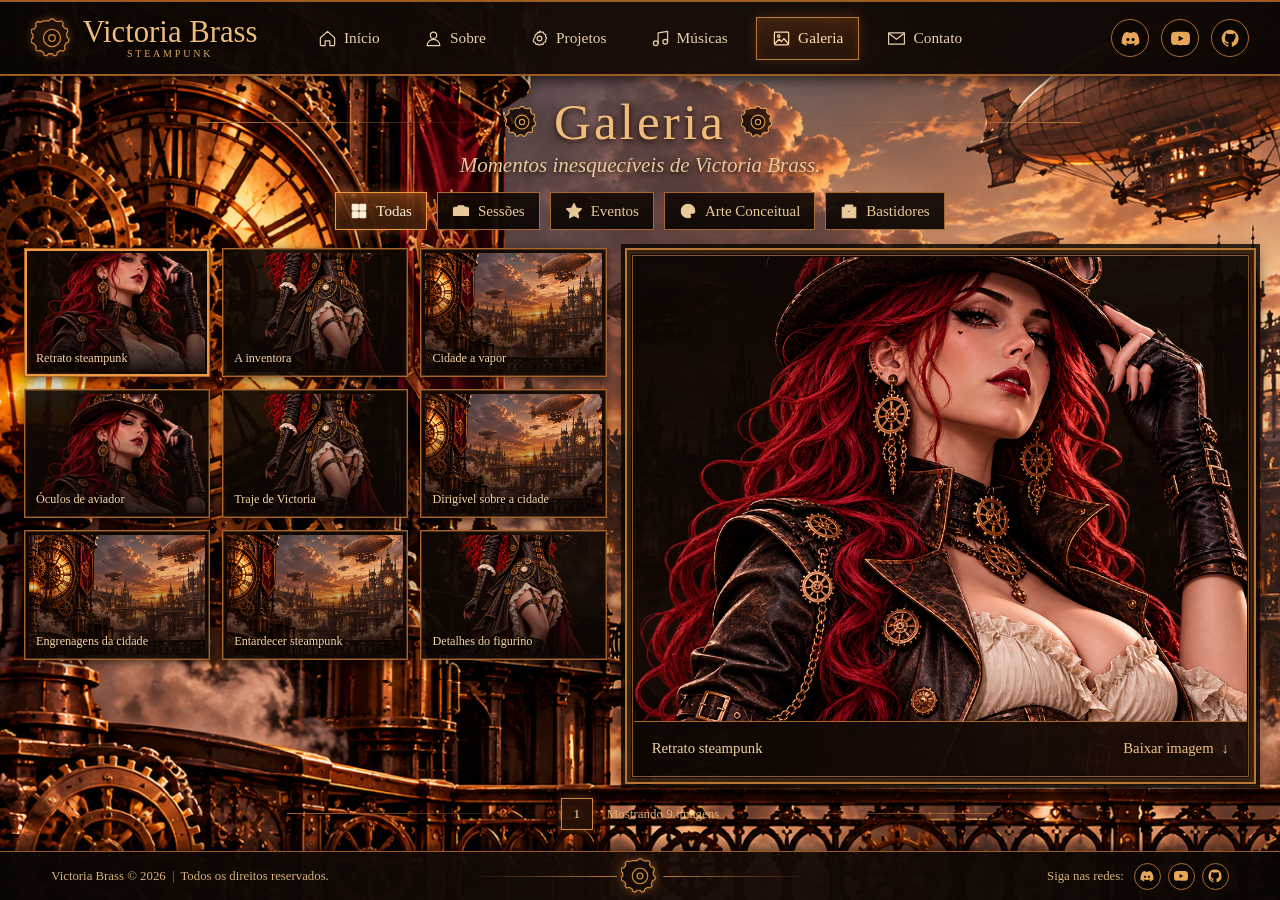
==== commit 53880a5b: "javascript" ====
--- a/galeria.html
+++ b/galeria.html
@@ -4,6 +4,7 @@
     <meta charset="UTF-8">
     <meta name="viewport" content="width=device-width, initial-scale=1.0">
     <meta name="theme-color" content="#100804">
+    <link rel="icon" type="image/svg+xml" href="favicon.svg">
     <link rel="stylesheet" href="inicio.css">
     <link rel="stylesheet" href="galeria.css">
     <title>Galeria | Victoria Brass</title>
@@ -25,19 +26,23 @@
                 <svg viewBox="0 0 24 24" aria-hidden="true"><path d="m3 11 9-8 9 8v9a1 1 0 0 1-1 1h-5v-6H9v6H4a1 1 0 0 1-1-1z"/></svg>
                 <span>Início</span>
             </a>
-            <a class="main-nav__link" href="inicio.html#sobre">
+            <a class="main-nav__link" href="sobre.html">
                 <svg viewBox="0 0 24 24" aria-hidden="true"><circle cx="12" cy="8" r="4"/><path d="M4 21a8 8 0 0 1 16 0z"/></svg>
                 <span>Sobre</span>
             </a>
-            <a class="main-nav__link" href="inicio.html#projetos">
+            <a class="main-nav__link" href="projeto.html">
                 <svg viewBox="0 0 24 24" aria-hidden="true"><path d="M12 2.5 14 4l2.5-.2 1 2.3 2.3 1-.2 2.5 1.5 2-1.5 2 .2 2.5-2.3 1-1 2.3-2.5-.2-2 1.5-2-1.5-2.5.2-1-2.3-2.3-1 .2-2.5L5 12l1.5-2-.2-2.5 2.3-1 1-2.3 2.4.3z"/><circle cx="12" cy="12" r="3"/></svg>
                 <span>Projetos</span>
+            </a>
+            <a class="main-nav__link" href="musicas.html">
+                <svg viewBox="0 0 24 24" aria-hidden="true"><path d="M9 18V5l12-2v13"/><circle cx="6" cy="18" r="3"/><circle cx="18" cy="16" r="3"/></svg>
+                <span>Músicas</span>
             </a>
             <a class="main-nav__link is-active" href="galeria.html" aria-current="page">
                 <svg viewBox="0 0 24 24" aria-hidden="true"><rect x="3" y="4" width="18" height="16" rx="1"/><circle cx="8.5" cy="9" r="1.5"/><path d="m4 18 5-5 3 3 3-4 5 6"/></svg>
                 <span>Galeria</span>
             </a>
-            <a class="main-nav__link" href="inicio.html#contato">
+            <a class="main-nav__link" href="contato.html">
                 <svg viewBox="0 0 24 24" aria-hidden="true"><path d="M2 5h20v14H2z"/><path d="m3 6 9 7 9-7"/></svg>
                 <span>Contato</span>
             </a>
--- a/inicio.css
+++ b/inicio.css
@@ -33,6 +33,14 @@
     ::view-transition-new(root){
         animation: none;
     }
+}
+
+html{
+    scrollbar-width: none;
+}
+
+html::-webkit-scrollbar{
+    display: none;
 }
 
 body{
@@ -527,6 +535,32 @@
 
 .feature-card__details{
     margin-top: auto;
+}
+
+.feature-card__contact-link{
+    display: inline-flex;
+    align-items: center;
+    gap: 8px;
+    margin-top: auto;
+    padding: 5px 10px;
+    color: #f4d5a5;
+    border: 1px solid #b8732c;
+    background: rgba(18, 9, 5, 0.86);
+    font-family: Georgia, "Times New Roman", serif;
+    font-size: 13px;
+    text-decoration: none;
+}
+
+.feature-card__contact-link span{
+    color: #e7a24e;
+    font-size: 20px;
+    line-height: 12px;
+}
+
+.feature-card__contact-link:hover,
+.feature-card__contact-link:focus-visible{
+    color: #fff0d6;
+    border-color: #e2a04e;
 }
 
 .feature-card__details summary{
